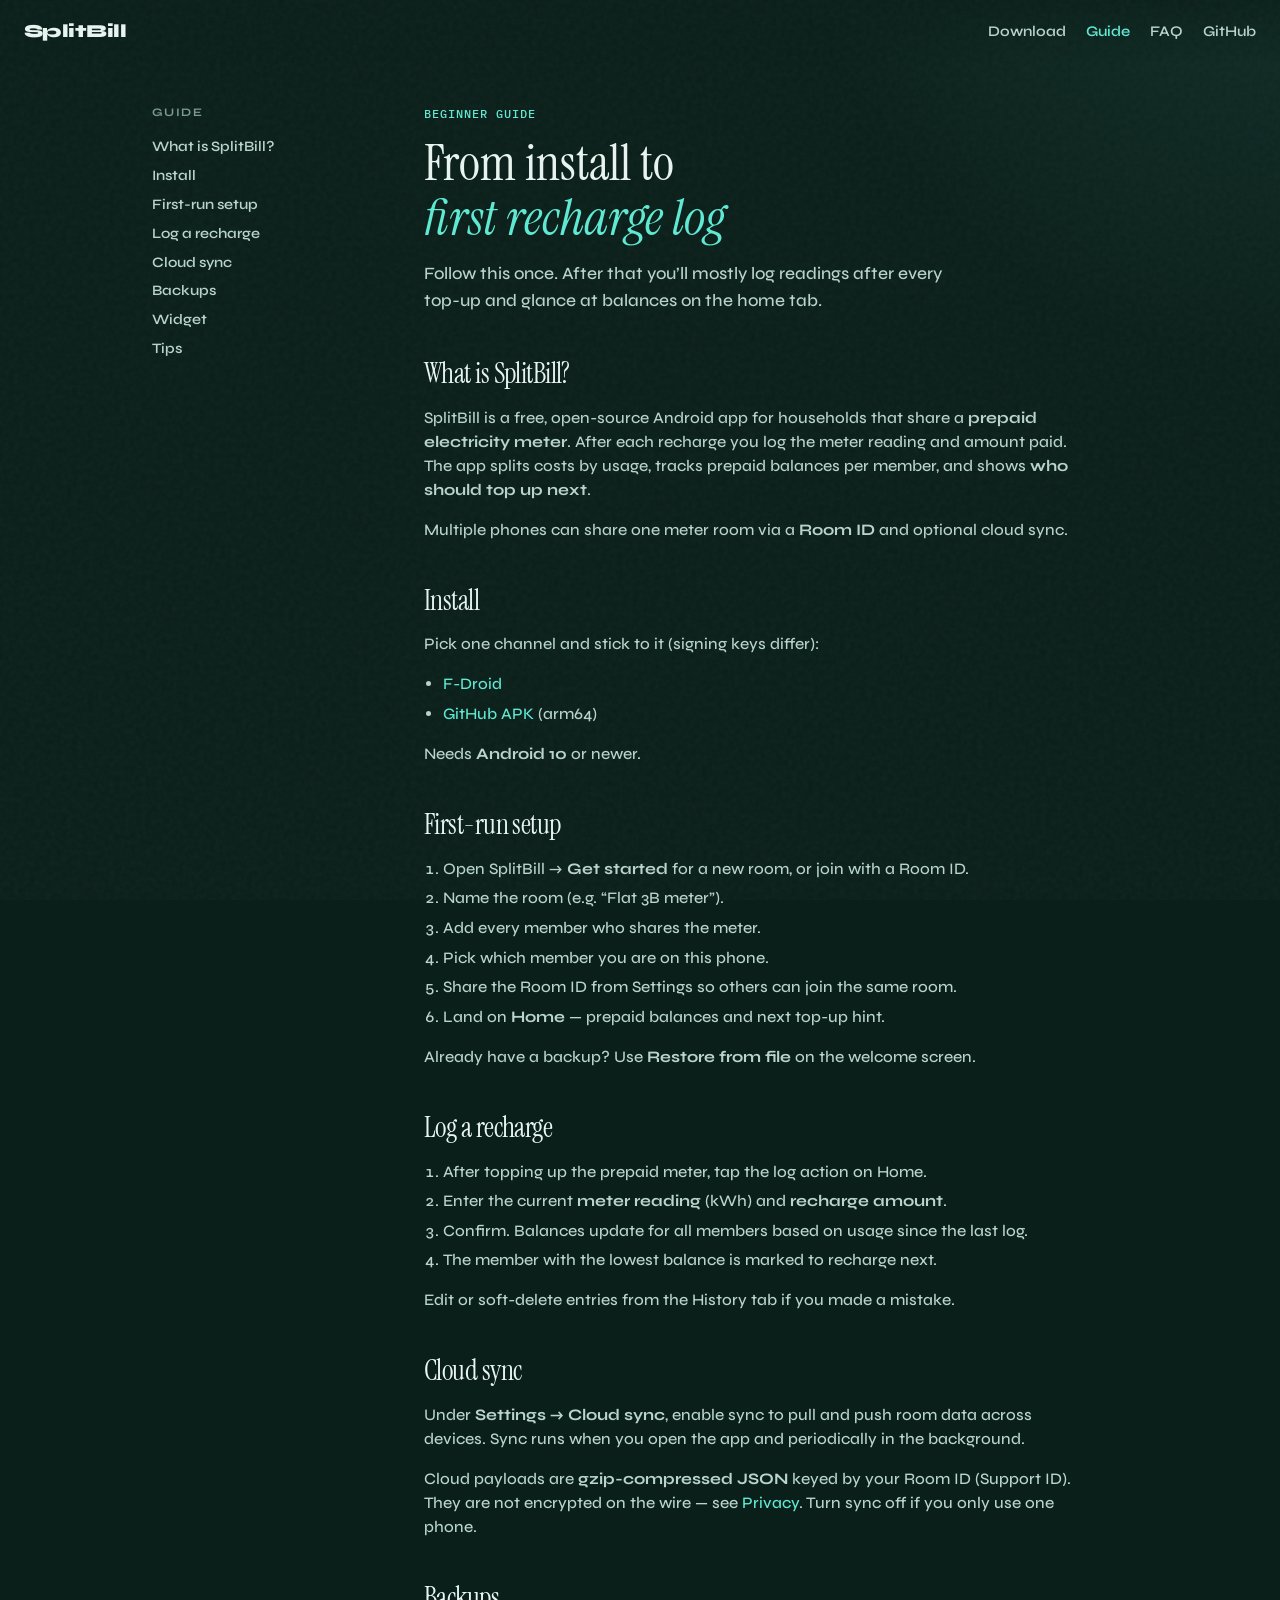
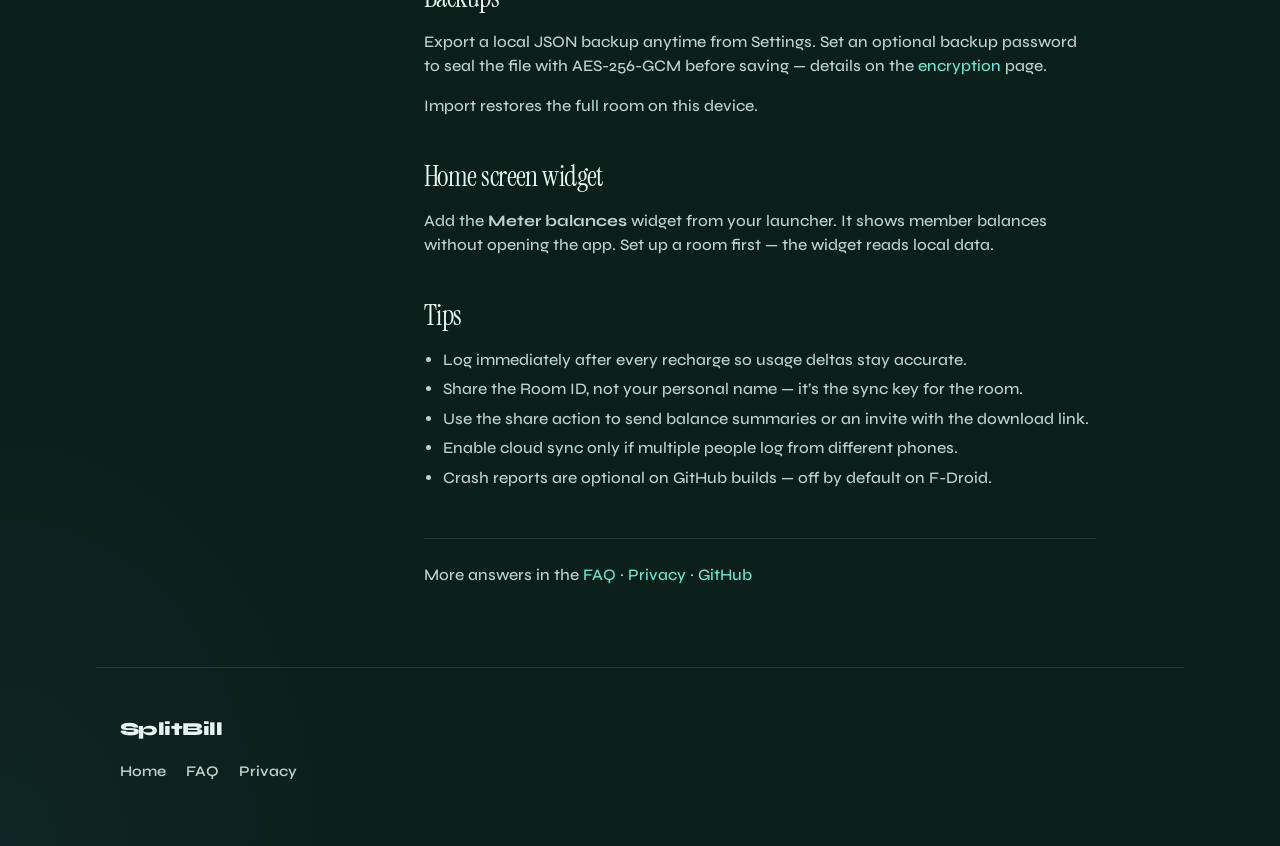
==== docs/index.html @ e718c18a "Add GitHub Pages site for SplitBill. Landing page, beginner guide, FAQ, privacy, and encryption docs" ====
<!DOCTYPE html>
<html lang="en">
<head>
  <meta charset="utf-8" />
  <meta name="viewport" content="width=device-width, initial-scale=1" />
  <title>Guide — SplitBill</title>
  <meta name="description" content="Beginner guide to installing SplitBill, setting up a meter room, logging recharges, and syncing across devices." />
  <link rel="canonical" href="https://anantdark.github.io/SplitBill/docs/" />
  <link rel="icon" href="../assets/icon-mark.png" type="image/png" />
  <link rel="preconnect" href="https://fonts.googleapis.com" />
  <link rel="preconnect" href="https://fonts.gstatic.com" crossorigin />
  <link href="https://fonts.googleapis.com/css2?family=Instrument+Serif:ital@0;1&family=Syne:wght@500;600;700;800&family=IBM+Plex+Mono:wght@400;500&display=swap" rel="stylesheet" />
  <link rel="stylesheet" href="../styles.css" />
</head>
<body class="docs-body">
  <div class="noise" aria-hidden="true"></div>

  <header class="site-header">
    <a class="brand" href="../">SplitBill</a>
    <button type="button" class="nav-toggle" aria-expanded="false" aria-controls="site-nav" aria-label="Menu"><svg class="icon-menu" viewBox="0 0 24 24" aria-hidden="true"><path d="M4 7h16M4 12h16M4 17h16"/></svg><svg class="icon-close" viewBox="0 0 24 24" aria-hidden="true"><path d="M6 6l12 12M18 6L6 18"/></svg></button>
    <nav id="site-nav">
      <a href="../#download">Download</a>
      <a href="./" aria-current="page">Guide</a>
      <a href="../faq.html">FAQ</a>
      <a href="https://github.com/anantdark/SplitBill" rel="noopener">GitHub</a>
    </nav>
  </header>

  <div class="docs-layout">
    <aside class="docs-nav">
      <p class="docs-nav-title">Guide</p>
      <a href="#what">What is SplitBill?</a>
      <a href="#install">Install</a>
      <a href="#first">First-run setup</a>
      <a href="#log">Log a recharge</a>
      <a href="#sync">Cloud sync</a>
      <a href="#backup">Backups</a>
      <a href="#widget">Widget</a>
      <a href="#tips">Tips</a>
    </aside>

    <article class="docs-main">
      <p class="eyebrow">Beginner guide</p>
      <h1>From install to<br /><em>first recharge log</em></h1>
      <p class="lede">
        Follow this once. After that you’ll mostly log readings after every top-up and
        glance at balances on the home tab.
      </p>

      <section id="what">
        <h2>What is SplitBill?</h2>
        <p>
          SplitBill is a free, open-source Android app for households that share a
          <strong>prepaid electricity meter</strong>. After each recharge you log the meter
          reading and amount paid. The app splits costs by usage, tracks prepaid balances per
          member, and shows <strong>who should top up next</strong>.
        </p>
        <p>
          Multiple phones can share one meter room via a <strong>Room ID</strong> and optional
          cloud sync.
        </p>
      </section>

      <section id="install">
        <h2>Install</h2>
        <p>Pick one channel and stick to it (signing keys differ):</p>
        <ul>
          <li><a href="https://f-droid.org/en/packages/com.anant.splitbill/">F-Droid</a></li>
          <li><a href="https://github.com/anantdark/SplitBill/releases/latest/download/SplitBill-latest.apk">GitHub APK</a> (arm64)</li>
        </ul>
        <p>Needs <strong>Android 10</strong> or newer.</p>
      </section>

      <section id="first">
        <h2>First-run setup</h2>
        <ol>
          <li>Open SplitBill → <strong>Get started</strong> for a new room, or join with a Room ID.</li>
          <li>Name the room (e.g. “Flat 3B meter”).</li>
          <li>Add every member who shares the meter.</li>
          <li>Pick which member you are on this phone.</li>
          <li>Share the Room ID from Settings so others can join the same room.</li>
          <li>Land on <strong>Home</strong> — prepaid balances and next top-up hint.</li>
        </ol>
        <p>Already have a backup? Use <strong>Restore from file</strong> on the welcome screen.</p>
      </section>

      <section id="log">
        <h2>Log a recharge</h2>
        <ol>
          <li>After topping up the prepaid meter, tap the log action on Home.</li>
          <li>Enter the current <strong>meter reading</strong> (kWh) and <strong>recharge amount</strong>.</li>
          <li>Confirm. Balances update for all members based on usage since the last log.</li>
          <li>The member with the lowest balance is marked to recharge next.</li>
        </ol>
        <p>Edit or soft-delete entries from the History tab if you made a mistake.</p>
      </section>

      <section id="sync">
        <h2>Cloud sync</h2>
        <p>
          Under <strong>Settings → Cloud sync</strong>, enable sync to pull and push room data
          across devices. Sync runs when you open the app and periodically in the background.
        </p>
        <p>
          Cloud payloads are <strong>gzip-compressed JSON</strong> keyed by your Room ID
          (Support ID). They are not encrypted on the wire — see
          <a href="../privacy.html">Privacy</a>. Turn sync off if you only use one phone.
        </p>
      </section>

      <section id="backup">
        <h2>Backups</h2>
        <p>
          Export a local JSON backup anytime from Settings. Set an optional backup password
          to seal the file with AES-256-GCM before saving — details on the
          <a href="../encryption.html">encryption</a> page.
        </p>
        <p>Import restores the full room on this device.</p>
      </section>

      <section id="widget">
        <h2>Home screen widget</h2>
        <p>
          Add the <strong>Meter balances</strong> widget from your launcher. It shows member
          balances without opening the app. Set up a room first — the widget reads local data.
        </p>
      </section>

      <section id="tips">
        <h2>Tips</h2>
        <ul>
          <li>Log immediately after every recharge so usage deltas stay accurate.</li>
          <li>Share the Room ID, not your personal name — it’s the sync key for the room.</li>
          <li>Use the share action to send balance summaries or an invite with the download link.</li>
          <li>Enable cloud sync only if multiple people log from different phones.</li>
          <li>Crash reports are optional on GitHub builds — off by default on F-Droid.</li>
        </ul>
      </section>

      <p class="docs-end">
        More answers in the <a href="../faq.html">FAQ</a> ·
        <a href="../privacy.html">Privacy</a> ·
        <a href="https://github.com/anantdark/SplitBill">GitHub</a>
      </p>
    </article>
  </div>

  <footer class="site-footer">
    <a class="brand" href="../">SplitBill</a>
    <div class="footer-links">
      <a href="../">Home</a>
      <a href="../faq.html">FAQ</a>
      <a href="../privacy.html">Privacy</a>
    </div>
  </footer>
  <script src="../main.js"></script>
</body>
</html>
---- styles.css ----
:root {
  /* FitBuddy: SplitBill: deep forest + mint (distinct from macpaper forest/amber) */
  --ink: #0b1f1a;
  --ink-2: #122a24;
  --fog: #b8d4cc;
  --mist: #7a9a90;
  --paper: #e8f5f0;
  --amber: #5eead4;
  --amber-deep: #2dd4bf;
  --line: rgba(232, 245, 240, 0.12);
  --ink-rgb: 11, 31, 26;
  --ease: cubic-bezier(0.22, 1, 0.36, 1);
  --font-display: "Syne", system-ui, sans-serif;
  --font-serif: "Instrument Serif", Georgia, serif;
  --font-mono: "IBM Plex Mono", ui-monospace, monospace;
}

*,
*::before,
*::after {
  box-sizing: border-box;
}

html {
  scroll-behavior: smooth;
}

body {
  margin: 0;
  min-height: 100vh;
  background: var(--ink);
  color: var(--paper);
  font-family: var(--font-display);
  font-weight: 500;
  line-height: 1.5;
  -webkit-font-smoothing: antialiased;
}

.noise {
  pointer-events: none;
  position: fixed;
  inset: 0;
  z-index: 50;
  opacity: 0.04;
  background-image: url("data:image/svg+xml,%3Csvg viewBox='0 0 200 200' xmlns='http://www.w3.org/2000/svg'%3E%3Cfilter id='n'%3E%3CfeTurbulence type='fractalNoise' baseFrequency='0.85' numOctaves='4' stitchTiles='stitch'/%3E%3C/filter%3E%3Crect width='100%25' height='100%25' filter='url(%23n)'/%3E%3C/svg%3E");
}

a {
  color: var(--amber);
  text-decoration: none;
}

a:hover {
  color: var(--paper);
}

code {
  font-family: var(--font-mono);
  font-size: 0.9em;
  color: var(--amber);
}

.site-header {
  position: fixed;
  top: 0;
  left: 0;
  right: 0;
  z-index: 40;
  display: flex;
  align-items: center;
  justify-content: space-between;
  padding: 1.1rem 1.5rem;
  background: linear-gradient(
    to bottom,
    rgba(var(--ink-rgb), 0.92),
    rgba(var(--ink-rgb), 0)
  );
}

.brand {
  font-family: var(--font-display);
  font-weight: 800;
  font-size: 1.15rem;
  letter-spacing: -0.03em;
  color: var(--paper) !important;
}

.site-header nav {
  display: flex;
  gap: 1.25rem;
}

.site-header nav a {
  color: var(--fog);
  font-size: 0.92rem;
  font-weight: 600;
}

.site-header nav a[aria-current="page"] {
  color: var(--amber);
}

/* ── Hero ─────────────────────────────────────────── */

.hero {
  position: relative;
  min-height: 100svh;
  display: grid;
  align-items: end;
  padding: 0;
  overflow: hidden;
}

.hero-media {
  position: absolute;
  inset: 0;
}

.hero-media img {
  width: 100%;
  height: 100%;
  object-fit: cover;
  transform: scale(1.06);
  animation: hero-drift 28s var(--ease) infinite alternate;
}

.hero-veil {
  position: absolute;
  inset: 0;
  background:
    linear-gradient(
      to top,
      var(--ink) 0%,
      rgba(var(--ink-rgb), 0.58) 42%,
      rgba(var(--ink-rgb), 0.18) 100%
    ),
    linear-gradient(105deg, rgba(94, 234, 212, 0.12), transparent 42%),
    linear-gradient(120deg, rgba(var(--ink-rgb), 0.6), transparent 55%);
}

.hero-copy {
  position: relative;
  z-index: 1;
  padding: 7rem 1.5rem 4.5rem;
  max-width: 44rem;
}

.brand-mark {
  margin: 0 0 1rem;
  font-size: clamp(2.4rem, 7vw, 4.2rem);
  font-weight: 800;
  letter-spacing: -0.05em;
  line-height: 0.95;
  color: var(--paper);
  animation: rise 0.9s var(--ease) both;
}

.hero h1 {
  margin: 0 0 1.25rem;
  font-family: var(--font-serif);
  font-weight: 400;
  font-size: clamp(2.1rem, 5.5vw, 3.4rem);
  line-height: 1.05;
  letter-spacing: -0.02em;
  animation: rise 0.9s var(--ease) 0.08s both;
}

.hero h1 em {
  font-style: italic;
  color: var(--amber);
}

.lede {
  margin: 0 0 1.75rem;
  max-width: 34rem;
  color: var(--fog);
  font-size: 1.08rem;
  line-height: 1.55;
  animation: rise 0.9s var(--ease) 0.16s both;
}

.cta-row {
  display: flex;
  flex-wrap: wrap;
  gap: 0.75rem;
  animation: rise 0.9s var(--ease) 0.24s both;
}

.btn {
  display: inline-flex;
  align-items: center;
  justify-content: center;
  padding: 0.85rem 1.35rem;
  border-radius: 2px;
  font-weight: 700;
  font-size: 0.95rem;
  letter-spacing: -0.01em;
  border: 1px solid transparent;
  transition: transform 0.25s var(--ease), background 0.25s, color 0.25s, border-color 0.25s;
}

.btn:hover {
  transform: translateY(-1px);
}

.btn.primary {
  background: var(--amber);
  color: var(--ink) !important;
}

.btn.primary:hover {
  background: #7ee8d8;
  color: var(--ink) !important;
}

.btn.ghost {
  border-color: var(--line);
  color: var(--paper) !important;
  background: rgba(var(--ink-rgb), 0.4);
  backdrop-filter: blur(8px);
}

.btn.ghost:hover {
  border-color: var(--amber);
  color: var(--amber) !important;
}

/* ── Sections ─────────────────────────────────────── */

.strip,
.features,
.steps,
.compare {
  padding: 5.5rem 1.5rem;
  max-width: 68rem;
  margin: 0 auto;
}

.strip {
  border-top: 1px solid var(--line);
}

h2 {
  margin: 0 0 0.75rem;
  font-family: var(--font-serif);
  font-weight: 400;
  font-size: clamp(2rem, 4vw, 2.85rem);
  letter-spacing: -0.02em;
  line-height: 1.1;
}

.section-lede {
  margin: 0 0 2rem;
  max-width: 36rem;
  color: var(--mist);
  font-size: 1.05rem;
}

.terminal {
  margin: 0 0 1rem;
  background: var(--ink-2);
  border: 1px solid var(--line);
  border-radius: 4px;
  overflow: hidden;
}

.terminal-bar {
  display: flex;
  align-items: center;
  gap: 0.4rem;
  padding: 0.65rem 0.85rem;
  border-bottom: 1px solid var(--line);
}

.terminal-bar span {
  width: 0.55rem;
  height: 0.55rem;
  border-radius: 50%;
  background: #3a4540;
}

.terminal-bar span:nth-child(1) { background: #7a4a3a; }
.terminal-bar span:nth-child(2) { background: #8a6a32; }
.terminal-bar span:nth-child(3) { background: #3a4a6a; }

.copy-btn {
  margin-left: auto;
  background: transparent;
  border: 1px solid var(--line);
  color: var(--mist);
  font-family: var(--font-mono);
  font-size: 0.72rem;
  padding: 0.25rem 0.55rem;
  cursor: pointer;
  border-radius: 2px;
}

.copy-btn:hover,
.copy-btn.copied {
  color: var(--ink);
  background: var(--amber);
  border-color: var(--amber);
}

.terminal pre {
  margin: 0;
  padding: 1rem 1.1rem 1.15rem;
  overflow-x: auto;
}

.terminal code {
  font-family: var(--font-mono);
  font-size: 0.86rem;
  color: var(--paper);
  white-space: pre;
}

.fine {
  color: var(--mist);
  font-size: 0.95rem;
}

.feature-list {
  list-style: none;
  margin: 0;
  padding: 0;
  display: grid;
  gap: 0;
  border-top: 1px solid var(--line);
}

.feature-list li {
  display: grid;
  grid-template-columns: minmax(10rem, 14rem) 1fr;
  gap: 1rem 2rem;
  padding: 1.5rem 0;
  border-bottom: 1px solid var(--line);
}

.feature-list h3 {
  margin: 0;
  font-size: 1.15rem;
  font-weight: 700;
  letter-spacing: -0.02em;
}

.feature-list p {
  margin: 0;
  color: var(--mist);
  max-width: 36rem;
}

.step-list {
  list-style: none;
  margin: 0 0 2rem;
  padding: 0;
  display: grid;
  gap: 1.25rem;
}

.step-list li {
  display: grid;
  grid-template-columns: 3.5rem 1fr;
  gap: 1rem;
  align-items: start;
}

.step-list .n {
  font-family: var(--font-mono);
  color: var(--amber);
  font-size: 0.95rem;
  padding-top: 0.2rem;
}

.step-list h3 {
  margin: 0 0 0.25rem;
  font-size: 1.2rem;
}

.step-list p {
  margin: 0;
  color: var(--mist);
}

.compare {
  border-top: 1px solid var(--line);
}

.compare em {
  font-family: var(--font-serif);
  font-style: italic;
  color: var(--amber);
}

.site-footer {
  padding: 3rem 1.5rem 4rem;
  border-top: 1px solid var(--line);
  display: grid;
  gap: 1rem;
  max-width: 68rem;
  margin: 0 auto;
}

.footer-links {
  display: flex;
  flex-wrap: wrap;
  gap: 1rem 1.25rem;
}

.footer-links a {
  color: var(--fog);
  font-weight: 600;
  font-size: 0.92rem;
}

/* ── Docs ─────────────────────────────────────────── */

.docs-body {
  background:
    radial-gradient(ellipse 80% 50% at 100% -10%, rgba(94, 234, 212, 0.1), transparent 50%),
    radial-gradient(ellipse 60% 40% at 0% 100%, rgba(70, 100, 180, 0.08), transparent 45%),
    var(--ink);
}

.docs-layout {
  display: grid;
  grid-template-columns: 14rem minmax(0, 42rem);
  gap: 3rem;
  max-width: 64rem;
  margin: 0 auto;
  padding: 6.5rem 1.5rem 4rem;
}

.docs-nav {
  position: sticky;
  top: 5rem;
  align-self: start;
  display: grid;
  gap: 0.45rem;
}

.docs-nav-title {
  margin: 0 0 0.5rem;
  font-size: 0.72rem;
  text-transform: uppercase;
  letter-spacing: 0.12em;
  color: var(--mist);
  font-weight: 700;
}

.docs-nav a {
  color: var(--fog);
  font-size: 0.9rem;
  font-weight: 600;
}

.docs-nav a:hover {
  color: var(--amber);
}

.docs-main .eyebrow {
  margin: 0 0 0.75rem;
  font-family: var(--font-mono);
  font-size: 0.78rem;
  letter-spacing: 0.08em;
  text-transform: uppercase;
  color: var(--amber);
}

.docs-main h1 {
  margin: 0 0 1rem;
  font-family: var(--font-serif);
  font-weight: 400;
  font-size: clamp(2.2rem, 5vw, 3.2rem);
  line-height: 1.08;
}

.docs-main h1 em {
  font-style: italic;
  color: var(--amber);
}

.docs-main h2 {
  margin: 2.75rem 0 0.85rem;
  font-size: 1.75rem;
  scroll-margin-top: 5rem;
}

.docs-main p,
.docs-main li,
.docs-main dd {
  color: var(--fog);
}

.docs-main ul,
.docs-main ol {
  padding-left: 1.2rem;
}

.docs-main li + li {
  margin-top: 0.35rem;
}

.docs-main table {
  width: 100%;
  border-collapse: collapse;
  font-size: 0.92rem;
  margin: 1rem 0 1.5rem;
}

.docs-main th,
.docs-main td {
  text-align: left;
  padding: 0.7rem 0.6rem;
  border-bottom: 1px solid var(--line);
  vertical-align: top;
}

.docs-main th {
  color: var(--mist);
  font-size: 0.75rem;
  text-transform: uppercase;
  letter-spacing: 0.08em;
}

.faq dt {
  margin-top: 1.1rem;
  font-weight: 700;
  color: var(--paper);
}

.faq dd {
  margin: 0.35rem 0 0;
}

.docs-end {
  margin-top: 3rem;
  padding-top: 1.5rem;
  border-top: 1px solid var(--line);
}

/* ── Motion ───────────────────────────────────────── */

@keyframes rise {
  from {
    opacity: 0;
    transform: translateY(18px);
  }
  to {
    opacity: 1;
    transform: translateY(0);
  }
}

@keyframes hero-drift {
  from { transform: scale(1.06) translate3d(0, 0, 0); }
  to { transform: scale(1.12) translate3d(-1.5%, -1%, 0); }
}

.reveal {
  opacity: 0;
  transform: translateY(22px);
  transition: opacity 0.8s var(--ease), transform 0.8s var(--ease);
}

.reveal.in {
  opacity: 1;
  transform: none;
}




/* ── SplitBill: phones + stores ─────────────────────── */

.phone-row {
  display: grid;
  grid-template-columns: repeat(3, minmax(0, 1fr));
  gap: 1.25rem;
  margin-top: 2rem;
  align-items: end;
}

.phone {
  margin: 0;
  text-align: center;
}

.phone img {
  width: 100%;
  max-width: 240px;
  border-radius: 1.1rem;
  border: 1px solid var(--line);
  box-shadow: 0 24px 60px rgba(0, 0, 0, 0.45);
  background: var(--ink-2);
}

.phone figcaption {
  margin-top: 0.75rem;
  font-family: var(--font-mono);
  font-size: 0.78rem;
  letter-spacing: 0.06em;
  text-transform: uppercase;
  color: var(--mist);
}

.store-row {
  display: flex;
  flex-wrap: wrap;
  gap: 0.75rem 1rem;
  align-items: center;
}

.store-badge img {
  display: block;
  height: 56px;
  width: auto;
}

.step-list em {
  font-family: var(--font-serif);
  font-style: italic;
  color: var(--mist);
  font-weight: 400;
}

.docs-layout-wide {
  max-width: 68rem;
}

/* ── Responsive ───────────────────────────────────── */

img, video {
  max-width: 100%;
  height: auto;
}

.site-header {
  gap: 1rem;
}

.site-header .brand {
  margin-right: auto;
  position: relative;
  z-index: 2;
}

.nav-toggle {
  display: none;
  position: relative;
  z-index: 2;
  width: 2.5rem;
  height: 2.5rem;
  padding: 0;
  border: 1px solid var(--line);
  border-radius: 2px;
  background: rgba(var(--ink-rgb, 12, 18, 16), 0.35);
  color: var(--paper);
  cursor: pointer;
  align-items: center;
  justify-content: center;
}

.nav-toggle svg {
  width: 1.15rem;
  height: 1.15rem;
  stroke: currentColor;
  stroke-width: 2;
  fill: none;
  stroke-linecap: round;
}

.nav-toggle .icon-close { display: none; }
.nav-toggle[aria-expanded="true"] .icon-menu { display: none; }
.nav-toggle[aria-expanded="true"] .icon-close { display: block; }

.site-header nav {
  display: flex;
  flex-wrap: wrap;
  gap: 0.85rem 1.25rem;
  align-items: center;
  justify-content: flex-end;
}

.docs-main table {
  display: block;
  width: 100%;
  overflow-x: auto;
  -webkit-overflow-scrolling: touch;
}

.terminal pre {
  -webkit-overflow-scrolling: touch;
}

.terminal code {
  word-break: normal;
  overflow-wrap: normal;
}

@media (max-width: 860px) {
  .site-header {
    padding: 0.85rem 1rem;
  }

  .hero-copy {
    padding: 5.5rem 1rem 3rem;
  }

  .strip,
  .features,
  .steps,
  .compare {
    padding: 3.5rem 1rem;
  }

  .feature-list li {
    grid-template-columns: 1fr;
    gap: 0.35rem;
  }

  .step-list li {
    grid-template-columns: 2.75rem 1fr;
    gap: 0.75rem;
  }

  .docs-layout,
  .docs-layout-wide {
    grid-template-columns: 1fr;
    gap: 1.75rem;
    padding: 5.5rem 1rem 3rem;
  }

  .docs-nav {
    position: static;
    display: flex;
    flex-wrap: wrap;
    gap: 0.55rem 0.9rem;
  }

  .docs-nav-title {
    width: 100%;
  }

  .phone-row {
    grid-template-columns: repeat(3, minmax(0, 1fr));
    gap: 0.65rem;
  }

  .phone img {
    border-radius: 0.7rem;
  }

  .site-footer {
    padding: 2.5rem 1rem 3rem;
  }

  .terminal code {
    font-size: 0.78rem;
  }
}

@media (max-width: 640px) {
  .nav-toggle {
    display: inline-flex;
  }

  .site-header nav {
    display: none;
    position: absolute;
    top: calc(100% - 0.15rem);
    left: 0;
    right: 0;
    flex-direction: column;
    align-items: stretch;
    gap: 0;
    padding: 0.5rem 0.75rem 0.85rem;
    background: rgba(var(--ink-rgb, 12, 18, 16), 0.96);
    border-bottom: 1px solid var(--line);
    backdrop-filter: blur(12px);
  }

  .site-header nav.is-open {
    display: flex;
  }

  .site-header nav a {
    padding: 0.75rem 0.6rem;
    border-bottom: 1px solid var(--line);
    font-size: 1rem;
  }

  .site-header nav a:last-child {
    border-bottom: 0;
  }

  .brand-mark {
    font-size: clamp(2rem, 11vw, 2.8rem);
  }

  .hero h1,
  .docs-main h1 {
    font-size: clamp(1.75rem, 8vw, 2.4rem);
  }

  h2 {
    font-size: clamp(1.55rem, 7vw, 2.1rem);
  }

  .lede,
  .section-lede {
    font-size: 1rem;
  }

  .cta-row {
    flex-direction: column;
    align-items: stretch;
  }

  .btn {
    width: 100%;
  }

  .phone-row {
    grid-template-columns: 1fr;
    justify-items: center;
    gap: 1.5rem;
  }

  .phone img {
    max-width: min(260px, 78vw);
  }

  .store-badge img {
    height: 48px;
  }

  .store-row {
    justify-content: center;
  }

  .footer-links {
    flex-direction: column;
    gap: 0.65rem;
  }

  .terminal pre {
    padding: 0.85rem;
  }

  .terminal code {
    font-size: 0.72rem;
  }
}

@media (max-width: 380px) {
  .hero-copy {
    padding-top: 5rem;
  }

  .btn {
    padding: 0.8rem 1rem;
  }
}

@media (prefers-reduced-motion: reduce) {
  .hero-media img,
  .brand-mark,
  .hero h1,
  .lede,
  .cta-row,
  .reveal {
    animation: none !important;
    transition: none !important;
    opacity: 1 !important;
    transform: none !important;
  }
}
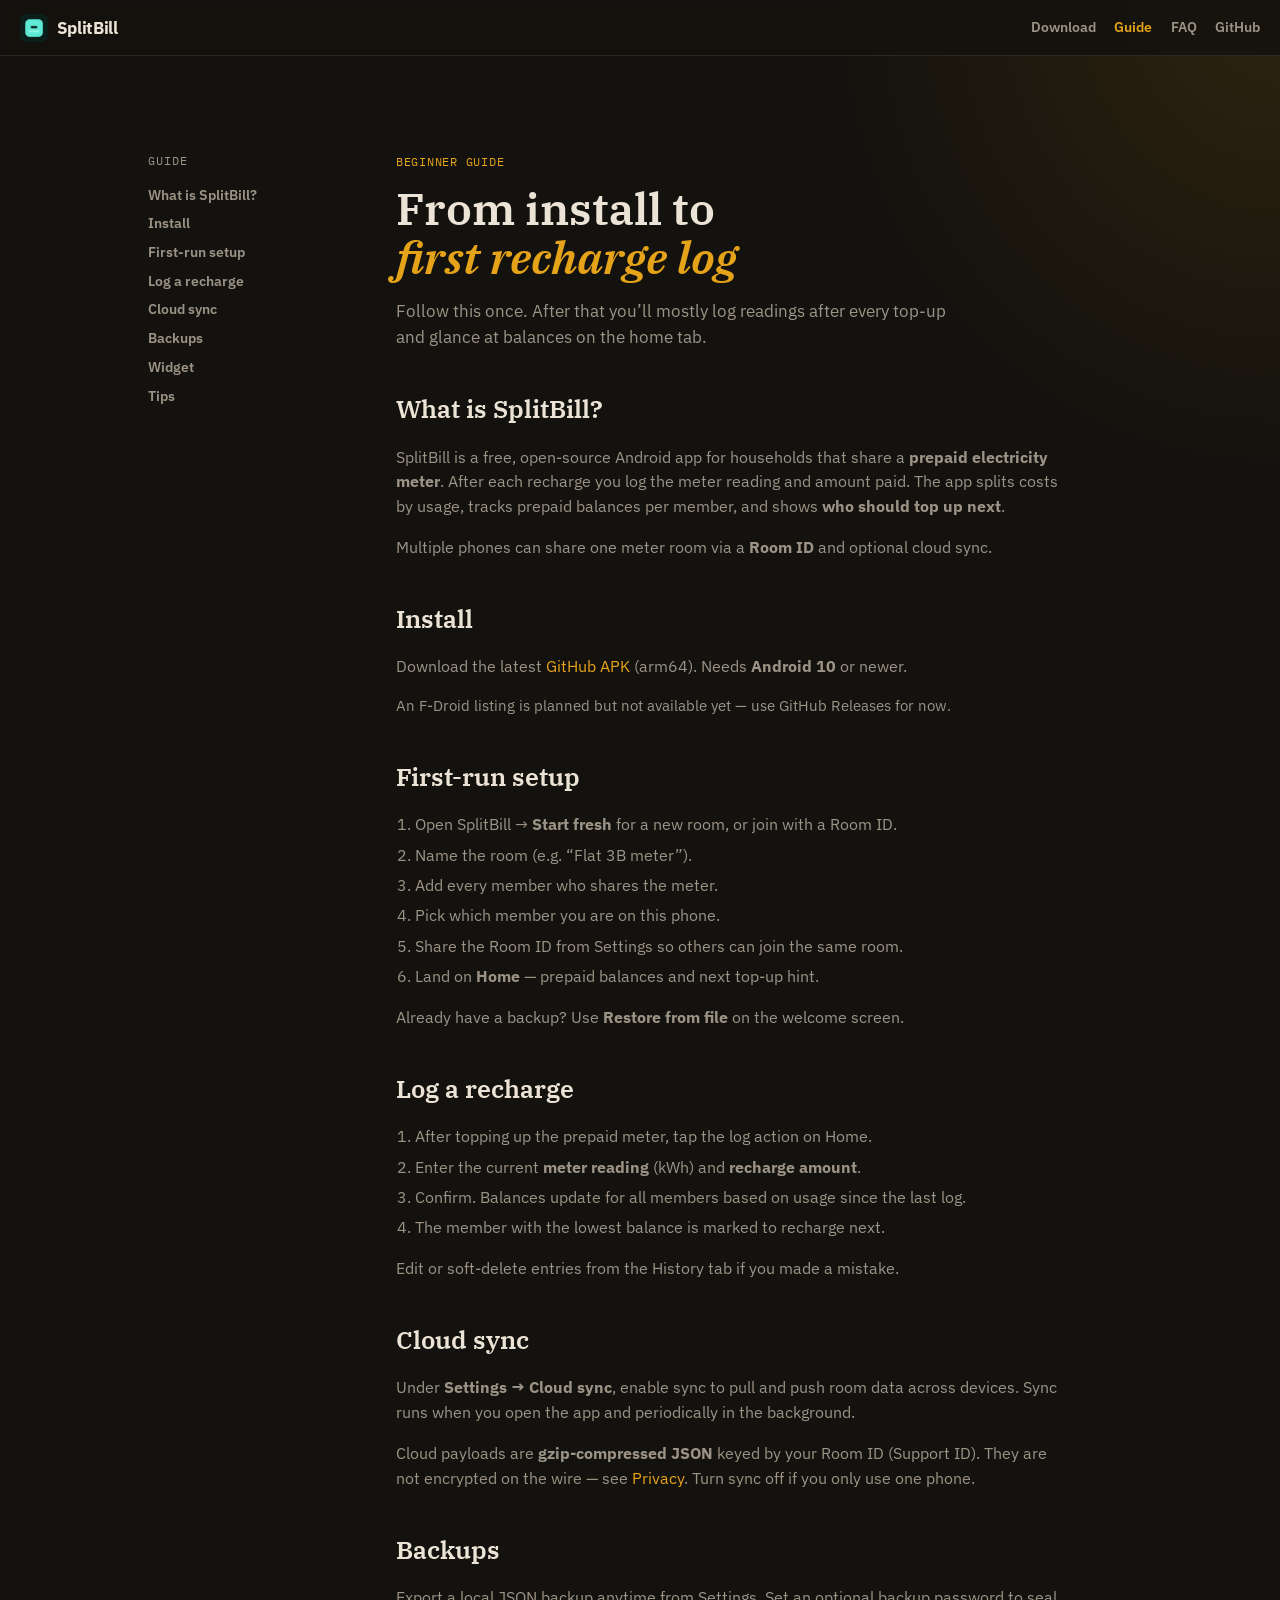
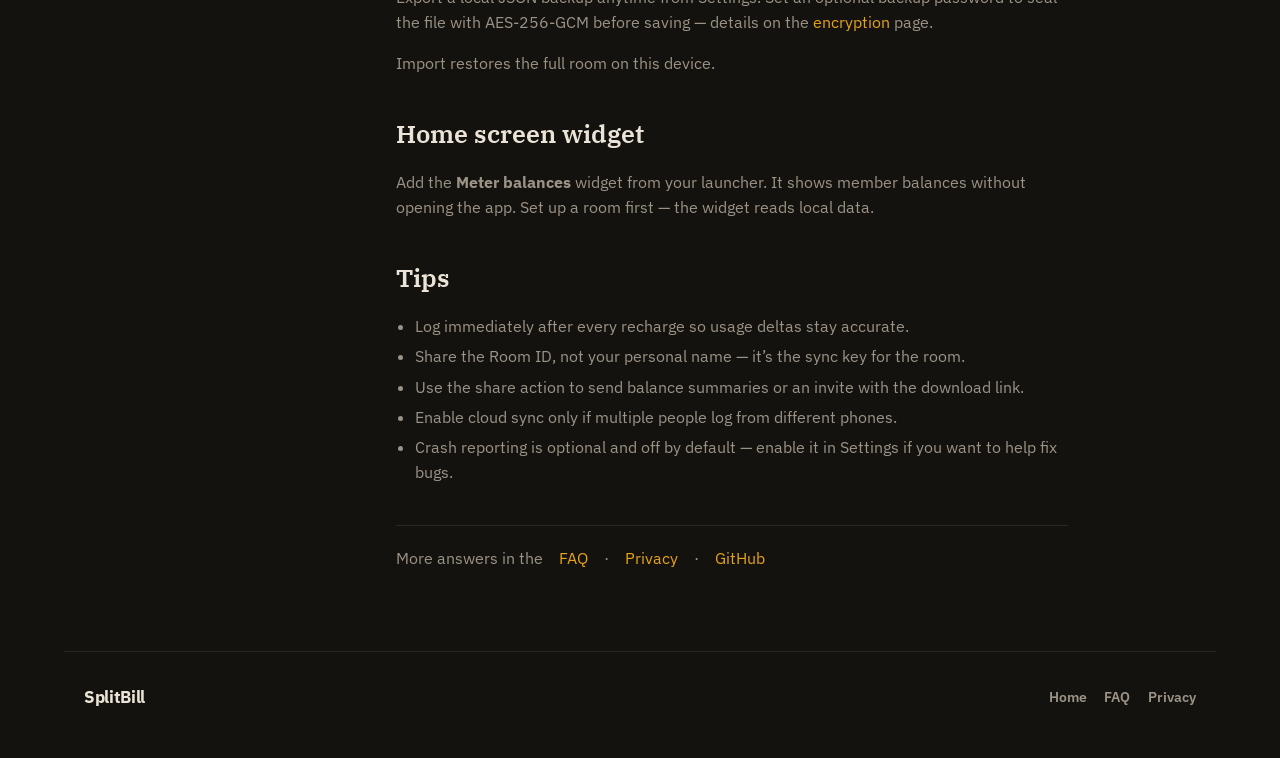
==== commit c8322fdc: "Revamp site and refresh app screenshots Replace the template-style landing page with a utility-focus" ====
--- a/docs/index.html
+++ b/docs/index.html
@@ -9,14 +9,15 @@
   <link rel="icon" href="../assets/icon-mark.png" type="image/png" />
   <link rel="preconnect" href="https://fonts.googleapis.com" />
   <link rel="preconnect" href="https://fonts.gstatic.com" crossorigin />
-  <link href="https://fonts.googleapis.com/css2?family=Instrument+Serif:ital@0;1&family=Syne:wght@500;600;700;800&family=IBM+Plex+Mono:wght@400;500&display=swap" rel="stylesheet" />
+  <link href="https://fonts.googleapis.com/css2?family=IBM+Plex+Mono:wght@400;500&family=IBM+Plex+Sans:wght@400;500;600;700&family=IBM+Plex+Serif:ital@0;1&wght@400;600&display=swap" rel="stylesheet" />
   <link rel="stylesheet" href="../styles.css" />
 </head>
 <body class="docs-body">
-  <div class="noise" aria-hidden="true"></div>
-
   <header class="site-header">
-    <a class="brand" href="../">SplitBill</a>
+    <a class="brand" href="../">
+      <img src="../assets/icon-mark.png" alt="" width="28" height="28" />
+      <span>SplitBill</span>
+    </a>
     <button type="button" class="nav-toggle" aria-expanded="false" aria-controls="site-nav" aria-label="Menu"><svg class="icon-menu" viewBox="0 0 24 24" aria-hidden="true"><path d="M4 7h16M4 12h16M4 17h16"/></svg><svg class="icon-close" viewBox="0 0 24 24" aria-hidden="true"><path d="M6 6l12 12M18 6L6 18"/></svg></button>
     <nav id="site-nav">
       <a href="../#download">Download</a>
@@ -63,18 +64,17 @@
 
       <section id="install">
         <h2>Install</h2>
-        <p>Pick one channel and stick to it (signing keys differ):</p>
-        <ul>
-          <li><a href="https://f-droid.org/en/packages/com.anant.splitbill/">F-Droid</a></li>
-          <li><a href="https://github.com/anantdark/SplitBill/releases/latest/download/SplitBill-latest.apk">GitHub APK</a> (arm64)</li>
-        </ul>
-        <p>Needs <strong>Android 10</strong> or newer.</p>
+        <p>
+          Download the latest <a href="https://github.com/anantdark/SplitBill/releases/latest/download/SplitBill-latest.apk">GitHub APK</a>
+          (arm64). Needs <strong>Android 10</strong> or newer.
+        </p>
+        <p class="fine">An F-Droid listing is planned but not available yet — use GitHub Releases for now.</p>
       </section>
 
       <section id="first">
         <h2>First-run setup</h2>
         <ol>
-          <li>Open SplitBill → <strong>Get started</strong> for a new room, or join with a Room ID.</li>
+          <li>Open SplitBill → <strong>Start fresh</strong> for a new room, or join with a Room ID.</li>
           <li>Name the room (e.g. “Flat 3B meter”).</li>
           <li>Add every member who shares the meter.</li>
           <li>Pick which member you are on this phone.</li>
@@ -133,7 +133,7 @@
           <li>Share the Room ID, not your personal name — it’s the sync key for the room.</li>
           <li>Use the share action to send balance summaries or an invite with the download link.</li>
           <li>Enable cloud sync only if multiple people log from different phones.</li>
-          <li>Crash reports are optional on GitHub builds — off by default on F-Droid.</li>
+          <li>Crash reporting is optional and off by default — enable it in Settings if you want to help fix bugs.</li>
         </ul>
       </section>
 
--- a/styles.css
+++ b/styles.css
@@ -1,17 +1,17 @@
 :root {
-  /* FitBuddy: SplitBill: deep forest + mint (distinct from macpaper forest/amber) */
-  --ink: #0b1f1a;
-  --ink-2: #122a24;
-  --fog: #b8d4cc;
-  --mist: #7a9a90;
-  --paper: #e8f5f0;
-  --amber: #5eead4;
-  --amber-deep: #2dd4bf;
-  --line: rgba(232, 245, 240, 0.12);
-  --ink-rgb: 11, 31, 26;
-  --ease: cubic-bezier(0.22, 1, 0.36, 1);
-  --font-display: "Syne", system-ui, sans-serif;
-  --font-serif: "Instrument Serif", Georgia, serif;
+  --bg: #14120e;
+  --surface: #1c1914;
+  --surface-2: #252118;
+  --text: #ebe4d6;
+  --muted: #9b9386;
+  --accent: #e5a319;
+  --accent-hover: #f0b832;
+  --accent-soft: rgba(229, 163, 25, 0.12);
+  --line: rgba(235, 228, 214, 0.1);
+  --bg-rgb: 20, 18, 14;
+  --radius: 12px;
+  --font-sans: "IBM Plex Sans", system-ui, sans-serif;
+  --font-serif: "IBM Plex Serif", Georgia, serif;
   --font-mono: "IBM Plex Mono", ui-monospace, monospace;
 }
 
@@ -23,639 +23,116 @@
 
 html {
   scroll-behavior: smooth;
+  overflow-x: clip;
+  -webkit-text-size-adjust: 100%;
+  text-size-adjust: 100%;
 }
 
 body {
   margin: 0;
   min-height: 100vh;
-  background: var(--ink);
-  color: var(--paper);
-  font-family: var(--font-display);
-  font-weight: 500;
-  line-height: 1.5;
+  min-height: 100dvh;
+  overflow-x: clip;
+  background: var(--bg);
+  color: var(--text);
+  font-family: var(--font-sans);
+  font-size: 1rem;
+  line-height: 1.55;
   -webkit-font-smoothing: antialiased;
 }
 
-.noise {
-  pointer-events: none;
-  position: fixed;
-  inset: 0;
-  z-index: 50;
-  opacity: 0.04;
-  background-image: url("data:image/svg+xml,%3Csvg viewBox='0 0 200 200' xmlns='http://www.w3.org/2000/svg'%3E%3Cfilter id='n'%3E%3CfeTurbulence type='fractalNoise' baseFrequency='0.85' numOctaves='4' stitchTiles='stitch'/%3E%3C/filter%3E%3Crect width='100%25' height='100%25' filter='url(%23n)'/%3E%3C/svg%3E");
+main {
+  overflow-x: clip;
+}
+
+img,
+video {
+  max-width: 100%;
+  height: auto;
+  display: block;
 }
 
 a {
-  color: var(--amber);
+  color: var(--accent);
   text-decoration: none;
 }
 
 a:hover {
-  color: var(--paper);
+  color: var(--accent-hover);
 }
 
 code {
   font-family: var(--font-mono);
   font-size: 0.9em;
-  color: var(--amber);
-}
+  color: var(--accent);
+}
+
+/* ── Header ───────────────────────────────────────── */
 
 .site-header {
-  position: fixed;
+  position: sticky;
   top: 0;
-  left: 0;
-  right: 0;
   z-index: 40;
   display: flex;
   align-items: center;
-  justify-content: space-between;
-  padding: 1.1rem 1.5rem;
-  background: linear-gradient(
-    to bottom,
-    rgba(var(--ink-rgb), 0.92),
-    rgba(var(--ink-rgb), 0)
-  );
+  gap: 1rem;
+  padding:
+    0.85rem
+    max(1.25rem, env(safe-area-inset-right))
+    0.85rem
+    max(1.25rem, env(safe-area-inset-left));
+  background: rgba(var(--bg-rgb), 0.9);
+  border-bottom: 1px solid var(--line);
+  backdrop-filter: blur(10px);
 }
 
 .brand {
-  font-family: var(--font-display);
-  font-weight: 800;
-  font-size: 1.15rem;
-  letter-spacing: -0.03em;
-  color: var(--paper) !important;
+  display: inline-flex;
+  align-items: center;
+  gap: 0.55rem;
+  margin-right: auto;
+  font-weight: 700;
+  font-size: 1.05rem;
+  letter-spacing: -0.02em;
+  color: var(--text) !important;
+}
+
+.brand img {
+  border-radius: 7px;
 }
 
 .site-header nav {
   display: flex;
-  gap: 1.25rem;
+  flex-wrap: wrap;
+  gap: 0.85rem 1.15rem;
+  align-items: center;
+  justify-content: flex-end;
 }
 
 .site-header nav a {
-  color: var(--fog);
-  font-size: 0.92rem;
-  font-weight: 600;
+  color: var(--muted);
+  font-size: 0.9rem;
+  font-weight: 600;
+}
+
+.site-header nav a:hover {
+  color: var(--text);
 }
 
 .site-header nav a[aria-current="page"] {
-  color: var(--amber);
-}
-
-/* ── Hero ─────────────────────────────────────────── */
-
-.hero {
-  position: relative;
-  min-height: 100svh;
-  display: grid;
-  align-items: end;
-  padding: 0;
-  overflow: hidden;
-}
-
-.hero-media {
-  position: absolute;
-  inset: 0;
-}
-
-.hero-media img {
-  width: 100%;
-  height: 100%;
-  object-fit: cover;
-  transform: scale(1.06);
-  animation: hero-drift 28s var(--ease) infinite alternate;
-}
-
-.hero-veil {
-  position: absolute;
-  inset: 0;
-  background:
-    linear-gradient(
-      to top,
-      var(--ink) 0%,
-      rgba(var(--ink-rgb), 0.58) 42%,
-      rgba(var(--ink-rgb), 0.18) 100%
-    ),
-    linear-gradient(105deg, rgba(94, 234, 212, 0.12), transparent 42%),
-    linear-gradient(120deg, rgba(var(--ink-rgb), 0.6), transparent 55%);
-}
-
-.hero-copy {
-  position: relative;
-  z-index: 1;
-  padding: 7rem 1.5rem 4.5rem;
-  max-width: 44rem;
-}
-
-.brand-mark {
-  margin: 0 0 1rem;
-  font-size: clamp(2.4rem, 7vw, 4.2rem);
-  font-weight: 800;
-  letter-spacing: -0.05em;
-  line-height: 0.95;
-  color: var(--paper);
-  animation: rise 0.9s var(--ease) both;
-}
-
-.hero h1 {
-  margin: 0 0 1.25rem;
-  font-family: var(--font-serif);
-  font-weight: 400;
-  font-size: clamp(2.1rem, 5.5vw, 3.4rem);
-  line-height: 1.05;
-  letter-spacing: -0.02em;
-  animation: rise 0.9s var(--ease) 0.08s both;
-}
-
-.hero h1 em {
-  font-style: italic;
-  color: var(--amber);
-}
-
-.lede {
-  margin: 0 0 1.75rem;
-  max-width: 34rem;
-  color: var(--fog);
-  font-size: 1.08rem;
-  line-height: 1.55;
-  animation: rise 0.9s var(--ease) 0.16s both;
-}
-
-.cta-row {
-  display: flex;
-  flex-wrap: wrap;
-  gap: 0.75rem;
-  animation: rise 0.9s var(--ease) 0.24s both;
-}
-
-.btn {
-  display: inline-flex;
-  align-items: center;
-  justify-content: center;
-  padding: 0.85rem 1.35rem;
-  border-radius: 2px;
-  font-weight: 700;
-  font-size: 0.95rem;
-  letter-spacing: -0.01em;
-  border: 1px solid transparent;
-  transition: transform 0.25s var(--ease), background 0.25s, color 0.25s, border-color 0.25s;
-}
-
-.btn:hover {
-  transform: translateY(-1px);
-}
-
-.btn.primary {
-  background: var(--amber);
-  color: var(--ink) !important;
-}
-
-.btn.primary:hover {
-  background: #7ee8d8;
-  color: var(--ink) !important;
-}
-
-.btn.ghost {
-  border-color: var(--line);
-  color: var(--paper) !important;
-  background: rgba(var(--ink-rgb), 0.4);
-  backdrop-filter: blur(8px);
-}
-
-.btn.ghost:hover {
-  border-color: var(--amber);
-  color: var(--amber) !important;
-}
-
-/* ── Sections ─────────────────────────────────────── */
-
-.strip,
-.features,
-.steps,
-.compare {
-  padding: 5.5rem 1.5rem;
-  max-width: 68rem;
-  margin: 0 auto;
-}
-
-.strip {
-  border-top: 1px solid var(--line);
-}
-
-h2 {
-  margin: 0 0 0.75rem;
-  font-family: var(--font-serif);
-  font-weight: 400;
-  font-size: clamp(2rem, 4vw, 2.85rem);
-  letter-spacing: -0.02em;
-  line-height: 1.1;
-}
-
-.section-lede {
-  margin: 0 0 2rem;
-  max-width: 36rem;
-  color: var(--mist);
-  font-size: 1.05rem;
-}
-
-.terminal {
-  margin: 0 0 1rem;
-  background: var(--ink-2);
-  border: 1px solid var(--line);
-  border-radius: 4px;
-  overflow: hidden;
-}
-
-.terminal-bar {
-  display: flex;
-  align-items: center;
-  gap: 0.4rem;
-  padding: 0.65rem 0.85rem;
-  border-bottom: 1px solid var(--line);
-}
-
-.terminal-bar span {
-  width: 0.55rem;
-  height: 0.55rem;
-  border-radius: 50%;
-  background: #3a4540;
-}
-
-.terminal-bar span:nth-child(1) { background: #7a4a3a; }
-.terminal-bar span:nth-child(2) { background: #8a6a32; }
-.terminal-bar span:nth-child(3) { background: #3a4a6a; }
-
-.copy-btn {
-  margin-left: auto;
-  background: transparent;
-  border: 1px solid var(--line);
-  color: var(--mist);
-  font-family: var(--font-mono);
-  font-size: 0.72rem;
-  padding: 0.25rem 0.55rem;
-  cursor: pointer;
-  border-radius: 2px;
-}
-
-.copy-btn:hover,
-.copy-btn.copied {
-  color: var(--ink);
-  background: var(--amber);
-  border-color: var(--amber);
-}
-
-.terminal pre {
-  margin: 0;
-  padding: 1rem 1.1rem 1.15rem;
-  overflow-x: auto;
-}
-
-.terminal code {
-  font-family: var(--font-mono);
-  font-size: 0.86rem;
-  color: var(--paper);
-  white-space: pre;
-}
-
-.fine {
-  color: var(--mist);
-  font-size: 0.95rem;
-}
-
-.feature-list {
-  list-style: none;
-  margin: 0;
-  padding: 0;
-  display: grid;
-  gap: 0;
-  border-top: 1px solid var(--line);
-}
-
-.feature-list li {
-  display: grid;
-  grid-template-columns: minmax(10rem, 14rem) 1fr;
-  gap: 1rem 2rem;
-  padding: 1.5rem 0;
-  border-bottom: 1px solid var(--line);
-}
-
-.feature-list h3 {
-  margin: 0;
-  font-size: 1.15rem;
-  font-weight: 700;
-  letter-spacing: -0.02em;
-}
-
-.feature-list p {
-  margin: 0;
-  color: var(--mist);
-  max-width: 36rem;
-}
-
-.step-list {
-  list-style: none;
-  margin: 0 0 2rem;
-  padding: 0;
-  display: grid;
-  gap: 1.25rem;
-}
-
-.step-list li {
-  display: grid;
-  grid-template-columns: 3.5rem 1fr;
-  gap: 1rem;
-  align-items: start;
-}
-
-.step-list .n {
-  font-family: var(--font-mono);
-  color: var(--amber);
-  font-size: 0.95rem;
-  padding-top: 0.2rem;
-}
-
-.step-list h3 {
-  margin: 0 0 0.25rem;
-  font-size: 1.2rem;
-}
-
-.step-list p {
-  margin: 0;
-  color: var(--mist);
-}
-
-.compare {
-  border-top: 1px solid var(--line);
-}
-
-.compare em {
-  font-family: var(--font-serif);
-  font-style: italic;
-  color: var(--amber);
-}
-
-.site-footer {
-  padding: 3rem 1.5rem 4rem;
-  border-top: 1px solid var(--line);
-  display: grid;
-  gap: 1rem;
-  max-width: 68rem;
-  margin: 0 auto;
-}
-
-.footer-links {
-  display: flex;
-  flex-wrap: wrap;
-  gap: 1rem 1.25rem;
-}
-
-.footer-links a {
-  color: var(--fog);
-  font-weight: 600;
-  font-size: 0.92rem;
-}
-
-/* ── Docs ─────────────────────────────────────────── */
-
-.docs-body {
-  background:
-    radial-gradient(ellipse 80% 50% at 100% -10%, rgba(94, 234, 212, 0.1), transparent 50%),
-    radial-gradient(ellipse 60% 40% at 0% 100%, rgba(70, 100, 180, 0.08), transparent 45%),
-    var(--ink);
-}
-
-.docs-layout {
-  display: grid;
-  grid-template-columns: 14rem minmax(0, 42rem);
-  gap: 3rem;
-  max-width: 64rem;
-  margin: 0 auto;
-  padding: 6.5rem 1.5rem 4rem;
-}
-
-.docs-nav {
-  position: sticky;
-  top: 5rem;
-  align-self: start;
-  display: grid;
-  gap: 0.45rem;
-}
-
-.docs-nav-title {
-  margin: 0 0 0.5rem;
-  font-size: 0.72rem;
-  text-transform: uppercase;
-  letter-spacing: 0.12em;
-  color: var(--mist);
-  font-weight: 700;
-}
-
-.docs-nav a {
-  color: var(--fog);
-  font-size: 0.9rem;
-  font-weight: 600;
-}
-
-.docs-nav a:hover {
-  color: var(--amber);
-}
-
-.docs-main .eyebrow {
-  margin: 0 0 0.75rem;
-  font-family: var(--font-mono);
-  font-size: 0.78rem;
-  letter-spacing: 0.08em;
-  text-transform: uppercase;
-  color: var(--amber);
-}
-
-.docs-main h1 {
-  margin: 0 0 1rem;
-  font-family: var(--font-serif);
-  font-weight: 400;
-  font-size: clamp(2.2rem, 5vw, 3.2rem);
-  line-height: 1.08;
-}
-
-.docs-main h1 em {
-  font-style: italic;
-  color: var(--amber);
-}
-
-.docs-main h2 {
-  margin: 2.75rem 0 0.85rem;
-  font-size: 1.75rem;
-  scroll-margin-top: 5rem;
-}
-
-.docs-main p,
-.docs-main li,
-.docs-main dd {
-  color: var(--fog);
-}
-
-.docs-main ul,
-.docs-main ol {
-  padding-left: 1.2rem;
-}
-
-.docs-main li + li {
-  margin-top: 0.35rem;
-}
-
-.docs-main table {
-  width: 100%;
-  border-collapse: collapse;
-  font-size: 0.92rem;
-  margin: 1rem 0 1.5rem;
-}
-
-.docs-main th,
-.docs-main td {
-  text-align: left;
-  padding: 0.7rem 0.6rem;
-  border-bottom: 1px solid var(--line);
-  vertical-align: top;
-}
-
-.docs-main th {
-  color: var(--mist);
-  font-size: 0.75rem;
-  text-transform: uppercase;
-  letter-spacing: 0.08em;
-}
-
-.faq dt {
-  margin-top: 1.1rem;
-  font-weight: 700;
-  color: var(--paper);
-}
-
-.faq dd {
-  margin: 0.35rem 0 0;
-}
-
-.docs-end {
-  margin-top: 3rem;
-  padding-top: 1.5rem;
-  border-top: 1px solid var(--line);
-}
-
-/* ── Motion ───────────────────────────────────────── */
-
-@keyframes rise {
-  from {
-    opacity: 0;
-    transform: translateY(18px);
-  }
-  to {
-    opacity: 1;
-    transform: translateY(0);
-  }
-}
-
-@keyframes hero-drift {
-  from { transform: scale(1.06) translate3d(0, 0, 0); }
-  to { transform: scale(1.12) translate3d(-1.5%, -1%, 0); }
-}
-
-.reveal {
-  opacity: 0;
-  transform: translateY(22px);
-  transition: opacity 0.8s var(--ease), transform 0.8s var(--ease);
-}
-
-.reveal.in {
-  opacity: 1;
-  transform: none;
-}
-
-
-
-
-/* ── SplitBill: phones + stores ─────────────────────── */
-
-.phone-row {
-  display: grid;
-  grid-template-columns: repeat(3, minmax(0, 1fr));
-  gap: 1.25rem;
-  margin-top: 2rem;
-  align-items: end;
-}
-
-.phone {
-  margin: 0;
-  text-align: center;
-}
-
-.phone img {
-  width: 100%;
-  max-width: 240px;
-  border-radius: 1.1rem;
-  border: 1px solid var(--line);
-  box-shadow: 0 24px 60px rgba(0, 0, 0, 0.45);
-  background: var(--ink-2);
-}
-
-.phone figcaption {
-  margin-top: 0.75rem;
-  font-family: var(--font-mono);
-  font-size: 0.78rem;
-  letter-spacing: 0.06em;
-  text-transform: uppercase;
-  color: var(--mist);
-}
-
-.store-row {
-  display: flex;
-  flex-wrap: wrap;
-  gap: 0.75rem 1rem;
-  align-items: center;
-}
-
-.store-badge img {
-  display: block;
-  height: 56px;
-  width: auto;
-}
-
-.step-list em {
-  font-family: var(--font-serif);
-  font-style: italic;
-  color: var(--mist);
-  font-weight: 400;
-}
-
-.docs-layout-wide {
-  max-width: 68rem;
-}
-
-/* ── Responsive ───────────────────────────────────── */
-
-img, video {
-  max-width: 100%;
-  height: auto;
-}
-
-.site-header {
-  gap: 1rem;
-}
-
-.site-header .brand {
-  margin-right: auto;
-  position: relative;
-  z-index: 2;
+  color: var(--accent);
 }
 
 .nav-toggle {
   display: none;
-  position: relative;
-  z-index: 2;
-  width: 2.5rem;
-  height: 2.5rem;
+  flex-shrink: 0;
+  width: 2.75rem;
+  height: 2.75rem;
   padding: 0;
   border: 1px solid var(--line);
-  border-radius: 2px;
-  background: rgba(var(--ink-rgb, 12, 18, 16), 0.35);
-  color: var(--paper);
+  border-radius: 8px;
+  background: var(--surface);
+  color: var(--text);
   cursor: pointer;
   align-items: center;
   justify-content: center;
@@ -674,93 +151,516 @@
 .nav-toggle[aria-expanded="true"] .icon-menu { display: none; }
 .nav-toggle[aria-expanded="true"] .icon-close { display: block; }
 
-.site-header nav {
+/* ── Home ─────────────────────────────────────────── */
+
+.intro {
+  display: grid;
+  grid-template-columns: minmax(0, 1.05fr) minmax(220px, 0.75fr);
+  gap: 2.5rem 3rem;
+  align-items: center;
+  max-width: 72rem;
+  margin: 0 auto;
+  padding:
+    3.5rem
+    max(1.25rem, env(safe-area-inset-right))
+    4rem
+    max(1.25rem, env(safe-area-inset-left));
+}
+
+.kicker {
+  margin: 0 0 1rem;
+  font-family: var(--font-mono);
+  font-size: 0.78rem;
+  letter-spacing: 0.04em;
+  text-transform: uppercase;
+  color: var(--accent);
+}
+
+.intro h1,
+.panel h2,
+.download-card h2 {
+  margin: 0 0 1rem;
+  font-family: var(--font-serif);
+  font-weight: 600;
+  font-size: clamp(2rem, 4.5vw, 2.9rem);
+  line-height: 1.12;
+  letter-spacing: -0.02em;
+}
+
+.lede {
+  margin: 0 0 1.5rem;
+  max-width: 36rem;
+  color: var(--muted);
+  font-size: 1.05rem;
+}
+
+.intro-points {
+  margin: 1.75rem 0 0;
+  padding: 0;
+  list-style: none;
+  display: grid;
+  gap: 0.55rem;
+  color: var(--muted);
+  font-size: 0.95rem;
+}
+
+.intro-points li {
+  position: relative;
+  padding-left: 1.1rem;
+}
+
+.intro-points li::before {
+  content: "";
+  position: absolute;
+  left: 0;
+  top: 0.55em;
+  width: 0.35rem;
+  height: 0.35rem;
+  border-radius: 50%;
+  background: var(--accent);
+}
+
+.intro-shot {
+  margin: 0;
+  justify-self: center;
+  width: min(100%, 280px);
+  padding: 0.65rem;
+  border: 1px solid var(--line);
+  border-radius: calc(var(--radius) + 4px);
+  background: linear-gradient(160deg, var(--surface-2), var(--surface));
+  box-shadow: 0 24px 48px rgba(0, 0, 0, 0.35);
+}
+
+.intro-shot img {
+  border-radius: var(--radius);
+}
+
+.cta-row {
   display: flex;
   flex-wrap: wrap;
-  gap: 0.85rem 1.25rem;
-  align-items: center;
-  justify-content: flex-end;
+  gap: 0.65rem;
+}
+
+.btn {
+  display: inline-flex;
+  align-items: center;
+  justify-content: center;
+  min-height: 2.75rem;
+  padding: 0.7rem 1.2rem;
+  border-radius: 8px;
+  border: 1px solid transparent;
+  font-weight: 600;
+  font-size: 0.95rem;
+  transition: background 0.15s, border-color 0.15s, color 0.15s;
+}
+
+.btn.primary {
+  background: var(--accent);
+  color: #1a1408 !important;
+}
+
+.btn.primary:hover {
+  background: var(--accent-hover);
+  color: #1a1408 !important;
+}
+
+.btn.secondary {
+  border-color: var(--line);
+  color: var(--text) !important;
+  background: var(--surface);
+}
+
+.btn.secondary:hover {
+  border-color: rgba(229, 163, 25, 0.35);
+  color: var(--accent) !important;
+}
+
+.panel {
+  max-width: 72rem;
+  margin: 0 auto;
+  padding:
+    3.5rem
+    max(1.25rem, env(safe-area-inset-right))
+    3.5rem
+    max(1.25rem, env(safe-area-inset-left));
+}
+
+.panel-muted {
+  background: var(--surface);
+  border-block: 1px solid var(--line);
+  max-width: none;
+}
+
+.panel-muted > * {
+  max-width: 72rem;
+  margin-inline: auto;
+}
+
+.panel-head {
+  margin-bottom: 2rem;
+  max-width: 40rem;
+}
+
+.panel-head h2 {
+  margin: 0 0 0.5rem;
+  font-family: var(--font-serif);
+  font-weight: 600;
+  font-size: clamp(1.65rem, 3vw, 2.2rem);
+}
+
+.panel-head p {
+  margin: 0;
+  color: var(--muted);
+}
+
+.shot-grid {
+  display: grid;
+  grid-template-columns: repeat(3, minmax(0, 1fr));
+  gap: 1.25rem;
+}
+
+.shot-card {
+  padding: 1rem;
+  border: 1px solid var(--line);
+  border-radius: var(--radius);
+  background: var(--bg);
+}
+
+.shot-card img {
+  width: 100%;
+  max-width: 220px;
+  margin: 0 auto 1rem;
+  border-radius: 8px;
+  border: 1px solid var(--line);
+}
+
+.shot-card h3 {
+  margin: 0 0 0.35rem;
+  font-size: 1rem;
+  font-weight: 600;
+}
+
+.shot-card p {
+  margin: 0;
+  color: var(--muted);
+  font-size: 0.92rem;
+}
+
+.feature-grid {
+  display: grid;
+  grid-template-columns: repeat(3, minmax(0, 1fr));
+  gap: 1rem;
+}
+
+.feature-grid article {
+  padding: 1.15rem 1.2rem;
+  border: 1px solid var(--line);
+  border-radius: var(--radius);
+  background: var(--bg);
+}
+
+.feature-grid h3 {
+  margin: 0 0 0.4rem;
+  font-size: 1rem;
+  font-weight: 600;
+}
+
+.feature-grid p {
+  margin: 0;
+  color: var(--muted);
+  font-size: 0.92rem;
+}
+
+.download-panel {
+  padding-bottom: 4.5rem;
+}
+
+.download-card {
+  display: grid;
+  grid-template-columns: minmax(0, 1.2fr) minmax(200px, 0.8fr);
+  gap: 2rem;
+  padding: 1.75rem;
+  border: 1px solid rgba(229, 163, 25, 0.22);
+  border-radius: calc(var(--radius) + 2px);
+  background:
+    radial-gradient(ellipse 80% 60% at 100% 0%, var(--accent-soft), transparent 55%),
+    var(--surface-2);
+}
+
+.spec-list {
+  margin: 0;
+  display: grid;
+  gap: 0.85rem;
+  align-content: start;
+}
+
+.spec-list div {
+  display: grid;
+  gap: 0.15rem;
+  padding-bottom: 0.85rem;
+  border-bottom: 1px solid var(--line);
+}
+
+.spec-list div:last-child {
+  border-bottom: 0;
+  padding-bottom: 0;
+}
+
+.spec-list dt {
+  font-family: var(--font-mono);
+  font-size: 0.72rem;
+  letter-spacing: 0.06em;
+  text-transform: uppercase;
+  color: var(--muted);
+}
+
+.spec-list dd {
+  margin: 0;
+  font-weight: 500;
+}
+
+.site-footer {
+  max-width: 72rem;
+  margin: 0 auto;
+  padding:
+    2rem
+    max(1.25rem, env(safe-area-inset-right))
+    max(3rem, env(safe-area-inset-bottom))
+    max(1.25rem, env(safe-area-inset-left));
+  border-top: 1px solid var(--line);
+  display: flex;
+  flex-wrap: wrap;
+  align-items: center;
+  justify-content: space-between;
+  gap: 1rem;
+}
+
+.footer-note {
+  margin: 0;
+  color: var(--muted);
+  font-size: 0.92rem;
+}
+
+.footer-links {
+  display: flex;
+  flex-wrap: wrap;
+  gap: 0.85rem 1.1rem;
+}
+
+.footer-links a {
+  color: var(--muted);
+  font-size: 0.9rem;
+  font-weight: 600;
+}
+
+.footer-links a:hover {
+  color: var(--text);
+}
+
+.fine {
+  color: var(--muted);
+  font-size: 0.92rem;
+}
+
+/* ── Docs ─────────────────────────────────────────── */
+
+.docs-body {
+  background:
+    radial-gradient(ellipse 70% 40% at 100% 0%, var(--accent-soft), transparent 50%),
+    var(--bg);
+}
+
+.docs-layout {
+  display: grid;
+  grid-template-columns: 13rem minmax(0, 42rem);
+  gap: 2.5rem;
+  max-width: 64rem;
+  margin: 0 auto;
+  padding:
+    6rem
+    max(1.25rem, env(safe-area-inset-right))
+    4rem
+    max(1.25rem, env(safe-area-inset-left));
+}
+
+.docs-layout-wide {
+  max-width: 68rem;
+}
+
+.docs-nav {
+  position: sticky;
+  top: 5rem;
+  align-self: start;
+  display: grid;
+  gap: 0.4rem;
+}
+
+.docs-nav-title {
+  margin: 0 0 0.45rem;
+  font-family: var(--font-mono);
+  font-size: 0.72rem;
+  letter-spacing: 0.08em;
+  text-transform: uppercase;
+  color: var(--muted);
+}
+
+.docs-nav a {
+  color: var(--muted);
+  font-size: 0.9rem;
+  font-weight: 600;
+}
+
+.docs-nav a:hover {
+  color: var(--accent);
+}
+
+.docs-main .eyebrow {
+  margin: 0 0 0.75rem;
+  font-family: var(--font-mono);
+  font-size: 0.78rem;
+  letter-spacing: 0.06em;
+  text-transform: uppercase;
+  color: var(--accent);
+}
+
+.docs-main h1 {
+  margin: 0 0 1rem;
+  font-family: var(--font-serif);
+  font-weight: 600;
+  font-size: clamp(2rem, 4.5vw, 2.8rem);
+  line-height: 1.1;
+}
+
+.docs-main h1 em {
+  font-style: italic;
+  color: var(--accent);
+}
+
+.docs-main h2 {
+  margin: 2.5rem 0 0.75rem;
+  font-family: var(--font-serif);
+  font-weight: 600;
+  font-size: 1.55rem;
+  scroll-margin-top: 5rem;
+}
+
+.docs-main p,
+.docs-main li,
+.docs-main dd {
+  color: var(--muted);
+}
+
+.docs-main ul,
+.docs-main ol {
+  padding-left: 1.2rem;
+}
+
+.docs-main li + li {
+  margin-top: 0.35rem;
 }
 
 .docs-main table {
+  width: 100%;
+  border-collapse: collapse;
+  font-size: 0.92rem;
+  margin: 1rem 0 1.5rem;
   display: block;
-  width: 100%;
   overflow-x: auto;
-  -webkit-overflow-scrolling: touch;
+}
+
+.docs-main th,
+.docs-main td {
+  text-align: left;
+  padding: 0.7rem 0.6rem;
+  border-bottom: 1px solid var(--line);
+  vertical-align: top;
+}
+
+.docs-main th {
+  color: var(--muted);
+  font-family: var(--font-mono);
+  font-size: 0.72rem;
+  text-transform: uppercase;
+  letter-spacing: 0.06em;
+}
+
+.faq dt {
+  margin-top: 1.1rem;
+  font-weight: 600;
+  color: var(--text);
+}
+
+.faq dd {
+  margin: 0.35rem 0 0;
+}
+
+.docs-end {
+  margin-top: 2.5rem;
+  padding-top: 1.25rem;
+  border-top: 1px solid var(--line);
+  display: flex;
+  flex-wrap: wrap;
+  align-items: center;
+  gap: 0.65rem 1rem;
+}
+
+.hide-sm {
+  display: inline;
+}
+
+/* ── Legacy helpers (docs copy buttons) ───────────── */
+
+.terminal {
+  margin: 0 0 1rem;
+  background: var(--surface);
+  border: 1px solid var(--line);
+  border-radius: var(--radius);
+  overflow: hidden;
+}
+
+.terminal-bar {
+  display: flex;
+  align-items: center;
+  gap: 0.4rem;
+  padding: 0.65rem 0.85rem;
+  border-bottom: 1px solid var(--line);
+}
+
+.copy-btn {
+  margin-left: auto;
+  background: transparent;
+  border: 1px solid var(--line);
+  color: var(--muted);
+  font-family: var(--font-mono);
+  font-size: 0.72rem;
+  padding: 0.25rem 0.55rem;
+  cursor: pointer;
+  border-radius: 6px;
+}
+
+.copy-btn:hover,
+.copy-btn.copied {
+  color: #1a1408;
+  background: var(--accent);
+  border-color: var(--accent);
 }
 
 .terminal pre {
-  -webkit-overflow-scrolling: touch;
+  margin: 0;
+  padding: 1rem;
+  overflow-x: auto;
 }
 
 .terminal code {
-  word-break: normal;
-  overflow-wrap: normal;
-}
-
-@media (max-width: 860px) {
-  .site-header {
-    padding: 0.85rem 1rem;
-  }
-
-  .hero-copy {
-    padding: 5.5rem 1rem 3rem;
-  }
-
-  .strip,
-  .features,
-  .steps,
-  .compare {
-    padding: 3.5rem 1rem;
-  }
-
-  .feature-list li {
-    grid-template-columns: 1fr;
-    gap: 0.35rem;
-  }
-
-  .step-list li {
-    grid-template-columns: 2.75rem 1fr;
-    gap: 0.75rem;
-  }
-
-  .docs-layout,
-  .docs-layout-wide {
-    grid-template-columns: 1fr;
-    gap: 1.75rem;
-    padding: 5.5rem 1rem 3rem;
-  }
-
-  .docs-nav {
-    position: static;
-    display: flex;
-    flex-wrap: wrap;
-    gap: 0.55rem 0.9rem;
-  }
-
-  .docs-nav-title {
-    width: 100%;
-  }
-
-  .phone-row {
-    grid-template-columns: repeat(3, minmax(0, 1fr));
-    gap: 0.65rem;
-  }
-
-  .phone img {
-    border-radius: 0.7rem;
-  }
-
-  .site-footer {
-    padding: 2.5rem 1rem 3rem;
-  }
-
-  .terminal code {
-    font-size: 0.78rem;
-  }
-}
-
-@media (max-width: 640px) {
+  font-family: var(--font-mono);
+  font-size: 0.86rem;
+  color: var(--text);
+  white-space: pre;
+}
+
+/* ── Responsive ───────────────────────────────────── */
+
+@media (max-width: 900px) {
   .nav-toggle {
     display: inline-flex;
   }
@@ -768,16 +668,16 @@
   .site-header nav {
     display: none;
     position: absolute;
-    top: calc(100% - 0.15rem);
+    top: 100%;
     left: 0;
     right: 0;
     flex-direction: column;
     align-items: stretch;
     gap: 0;
-    padding: 0.5rem 0.75rem 0.85rem;
-    background: rgba(var(--ink-rgb, 12, 18, 16), 0.96);
+    padding: 0.5rem max(0.75rem, env(safe-area-inset-right)) 0.85rem
+      max(0.75rem, env(safe-area-inset-left));
+    background: rgba(var(--bg-rgb), 0.98);
     border-bottom: 1px solid var(--line);
-    backdrop-filter: blur(12px);
   }
 
   .site-header nav.is-open {
@@ -785,33 +685,61 @@
   }
 
   .site-header nav a {
-    padding: 0.75rem 0.6rem;
+    padding: 0.85rem 0.5rem;
     border-bottom: 1px solid var(--line);
     font-size: 1rem;
+    min-height: 2.75rem;
+    display: flex;
+    align-items: center;
   }
 
   .site-header nav a:last-child {
     border-bottom: 0;
   }
 
-  .brand-mark {
-    font-size: clamp(2rem, 11vw, 2.8rem);
-  }
-
-  .hero h1,
-  .docs-main h1 {
-    font-size: clamp(1.75rem, 8vw, 2.4rem);
-  }
-
-  h2 {
-    font-size: clamp(1.55rem, 7vw, 2.1rem);
-  }
-
-  .lede,
-  .section-lede {
-    font-size: 1rem;
-  }
-
+  .hide-sm {
+    display: none;
+  }
+
+  .intro {
+    grid-template-columns: 1fr;
+    padding-top: 2.5rem;
+  }
+
+  .intro-shot {
+    order: -1;
+    width: min(100%, 240px);
+  }
+
+  .shot-grid,
+  .feature-grid {
+    grid-template-columns: 1fr;
+  }
+
+  .download-card {
+    grid-template-columns: 1fr;
+  }
+
+  .docs-layout,
+  .docs-layout-wide {
+    grid-template-columns: 1fr;
+    gap: 1.5rem;
+    padding-top: 5.5rem;
+  }
+
+  .docs-nav {
+    position: static;
+    display: flex;
+    flex-wrap: wrap;
+    gap: 0.5rem 0.85rem;
+  }
+
+  .docs-nav-title {
+    width: 100%;
+  }
+}
+
+@media (max-width: 640px) {
   .cta-row {
     flex-direction: column;
     align-items: stretch;
@@ -821,58 +749,19 @@
     width: 100%;
   }
 
-  .phone-row {
-    grid-template-columns: 1fr;
-    justify-items: center;
-    gap: 1.5rem;
-  }
-
-  .phone img {
-    max-width: min(260px, 78vw);
-  }
-
-  .store-badge img {
-    height: 48px;
-  }
-
-  .store-row {
-    justify-content: center;
+  .site-footer {
+    flex-direction: column;
+    align-items: flex-start;
   }
 
   .footer-links {
     flex-direction: column;
     gap: 0.65rem;
   }
-
-  .terminal pre {
-    padding: 0.85rem;
-  }
-
-  .terminal code {
-    font-size: 0.72rem;
-  }
-}
-
-@media (max-width: 380px) {
-  .hero-copy {
-    padding-top: 5rem;
-  }
-
-  .btn {
-    padding: 0.8rem 1rem;
-  }
 }
 
 @media (prefers-reduced-motion: reduce) {
-  .hero-media img,
-  .brand-mark,
-  .hero h1,
-  .lede,
-  .cta-row,
-  .reveal {
-    animation: none !important;
-    transition: none !important;
-    opacity: 1 !important;
-    transform: none !important;
-  }
-}
+  html {
+    scroll-behavior: auto;
+  }
+}
